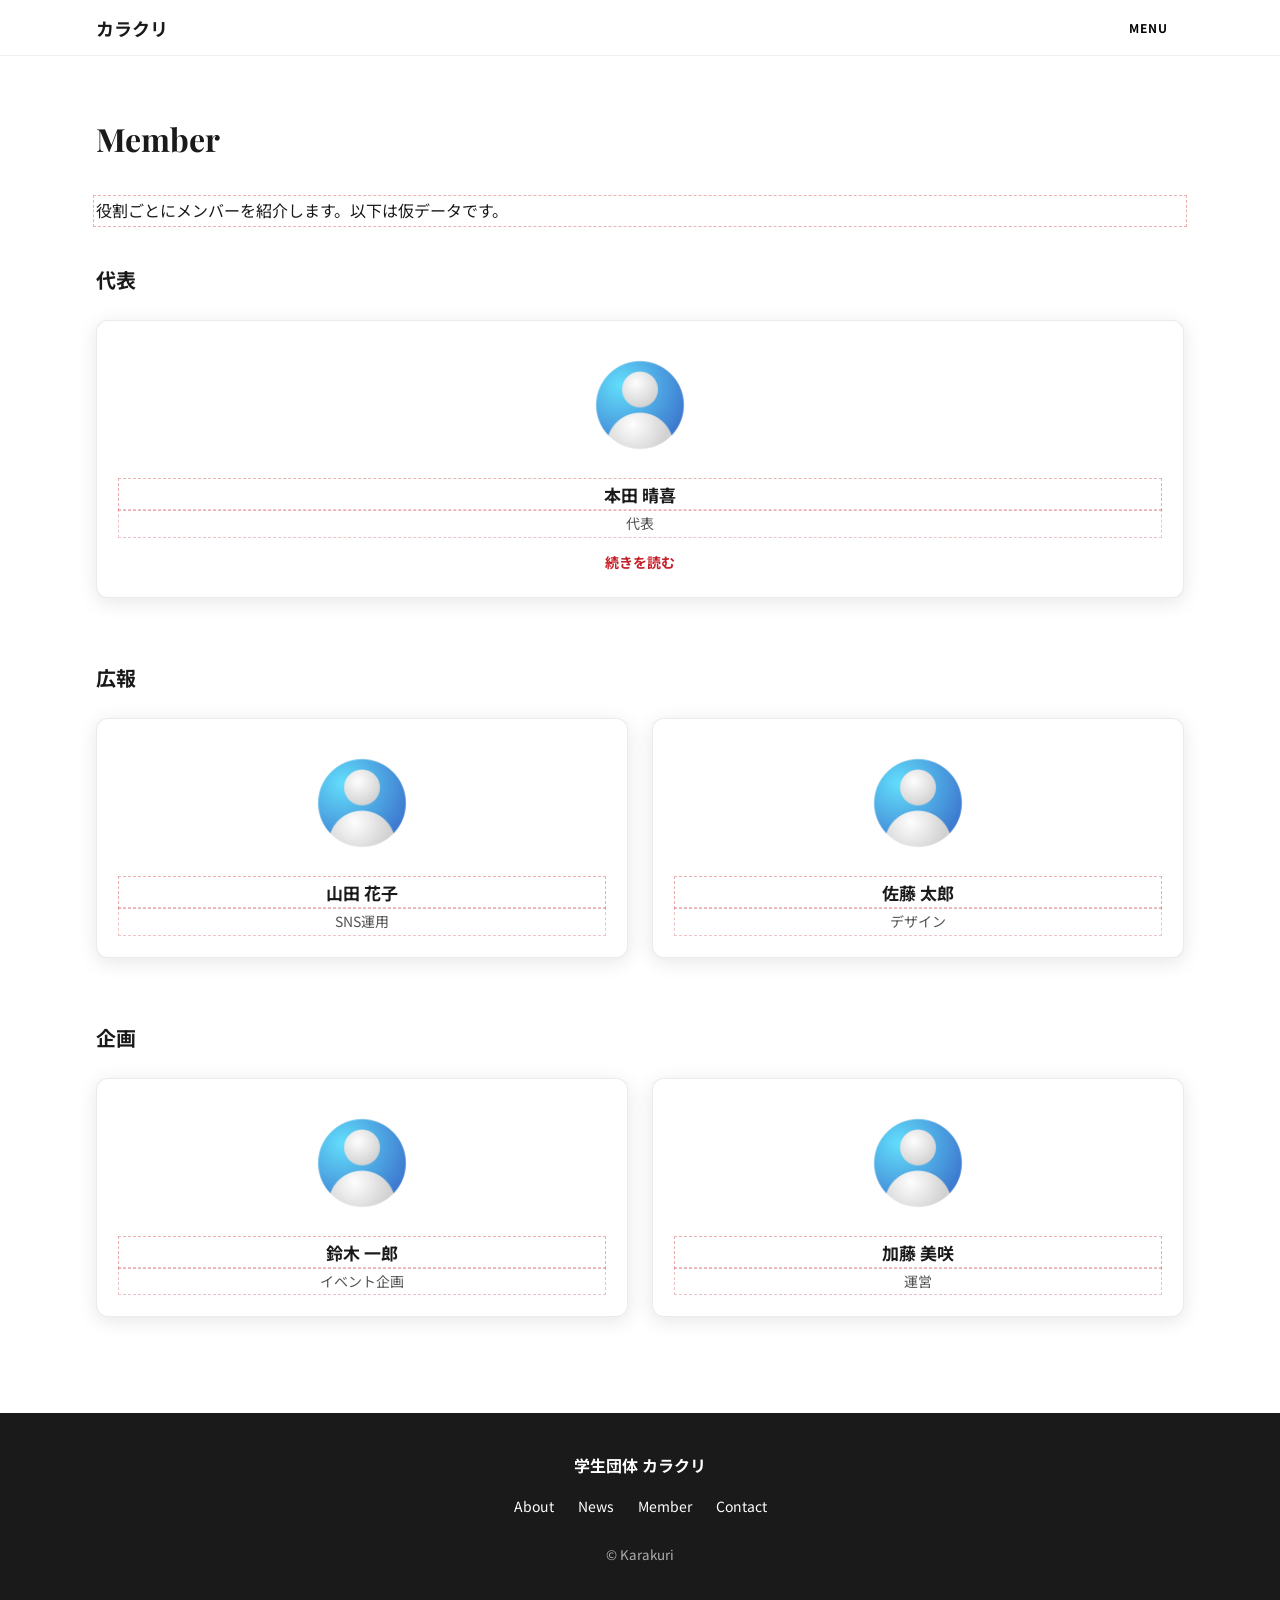
==== member/index.html @ 3b9aa4e9 "Initial commit: カラクリ公式サイト一式 SNSアイコン・メンバー仮画像(demo.jpg)を配置し、Phase 0-5の静的サイトを公開可能な状態にする。  Co-authored-b" ====
<!DOCTYPE html>
<html lang="ja">
<head>
  <meta charset="UTF-8">
  <meta name="viewport" content="width=device-width, initial-scale=1.0">
  <meta name="description" content="学生団体カラクリのメンバー紹介">
  <meta name="format-detection" content="telephone=no">
  <meta property="og:locale" content="ja_JP">
  <meta property="og:type" content="website">
  <meta property="og:site_name" content="学生団体カラクリ">
  <meta property="og:title" content="Member | カラクリ">
  <meta property="og:description" content="学生団体カラクリのメンバー紹介">
  <meta property="og:url" content="https://example.com/member/">
  <meta property="og:image" content="https://example.com/images/ogp.png">
  <meta name="twitter:card" content="summary_large_image">
  <meta name="twitter:title" content="Member | カラクリ">
  <meta name="twitter:description" content="学生団体カラクリのメンバー紹介">
  <meta name="twitter:image" content="https://example.com/images/ogp.png">
  <title>Member | カラクリ</title>
  <link rel="icon" href="../images/favicon.png" type="image/png">
  <link rel="preconnect" href="https://fonts.googleapis.com">
  <link rel="preconnect" href="https://fonts.gstatic.com" crossorigin>
  <link href="https://fonts.googleapis.com/css2?family=Noto+Sans+JP:wght@400;700&family=Playfair+Display:wght@700&display=swap" rel="stylesheet">
  <link rel="stylesheet" href="../css/style.css">
</head>
<body>
  <header class="site-header" id="site-header">
    <div class="container site-header__inner">
      <a href="../index.html" class="site-header__logo">カラクリ</a>
      <button type="button" class="site-header__menu-btn" data-menu-toggle aria-controls="site-nav" aria-expanded="false" aria-label="メニューを開く">
        <span class="site-header__menu-label" data-menu-label-open>MENU</span>
        <span class="site-header__menu-label site-header__menu-label--close" data-menu-label-close hidden>CLOSE</span>
      </button>
    </div>
  </header>

  <nav id="site-nav" class="site-nav" data-site-nav aria-label="メインメニュー" hidden>
    <div class="site-nav__inner">
      <ul class="site-nav__decor" data-placeholder="PND-009" aria-hidden="true">
        <li class="site-nav__star site-nav__star--red"></li>
        <li class="site-nav__star site-nav__star--yellow"></li>
        <li class="site-nav__star site-nav__star--blue"></li>
        <li class="site-nav__star site-nav__star--red2"></li>
      </ul>
      <ul class="site-nav__links">
        <li><a href="../index.html#about" class="site-nav__link">About</a></li>
        <li><a href="../news/index.html" class="site-nav__link">News</a></li>
        <li><a href="index.html" class="site-nav__link">Member</a></li>
        <li><a href="../index.html#contact" class="site-nav__link">Contact</a></li>
      </ul>
    </div>
  </nav>

  <main id="main" class="page-main container">
    <h1 class="page-main__title heading-en">Member</h1>
    <p class="member-intro" data-placeholder="PND-012">
      役割ごとにメンバーを紹介します。以下は仮データです。
    </p>

    <section class="member-group" aria-labelledby="group-representative">
      <h2 id="group-representative" class="member-group__title">代表</h2>
      <ul class="member-grid">
        <li class="member-card">
          <article class="member-card__inner">
            <a href="honda.html" class="member-card__link">
              <figure class="member-avatar">
                <img
                  src="../images/member/demo.jpg"
                  alt="本田 晴喜"
                  class="member-avatar__img"
                  data-placeholder="PND-011"
                  loading="lazy"
                  width="360"
                  height="360"
                >
              </figure>
              <h3 class="member-card__name" data-placeholder="PND-012">本田 晴喜</h3>
              <p class="member-card__role" data-placeholder="PND-012">代表</p>
              <span class="member-card__more">続きを読む</span>
            </a>
          </article>
        </li>
      </ul>
    </section>

    <section class="member-group" aria-labelledby="group-pr">
      <h2 id="group-pr" class="member-group__title">広報</h2>
      <ul class="member-grid">
        <li class="member-card">
          <article class="member-card__inner">
            <figure class="member-avatar">
              <img
                src="../images/member/demo.jpg"
                alt="山田 花子"
                class="member-avatar__img"
                data-placeholder="PND-011"
                loading="lazy"
                width="360"
                height="360"
              >
            </figure>
            <h3 class="member-card__name" data-placeholder="PND-012">山田 花子</h3>
            <p class="member-card__role" data-placeholder="PND-012">SNS運用</p>
          </article>
        </li>
        <li class="member-card">
          <article class="member-card__inner">
            <figure class="member-avatar">
              <img
                src="../images/member/demo.jpg"
                alt="佐藤 太郎"
                class="member-avatar__img"
                data-placeholder="PND-011"
                loading="lazy"
                width="360"
                height="360"
              >
            </figure>
            <h3 class="member-card__name" data-placeholder="PND-012">佐藤 太郎</h3>
            <p class="member-card__role" data-placeholder="PND-012">デザイン</p>
          </article>
        </li>
      </ul>
    </section>

    <section class="member-group" aria-labelledby="group-project">
      <h2 id="group-project" class="member-group__title">企画</h2>
      <ul class="member-grid">
        <li class="member-card">
          <article class="member-card__inner">
            <figure class="member-avatar">
              <img
                src="../images/member/demo.jpg"
                alt="鈴木 一郎"
                class="member-avatar__img"
                data-placeholder="PND-011"
                loading="lazy"
                width="360"
                height="360"
              >
            </figure>
            <h3 class="member-card__name" data-placeholder="PND-012">鈴木 一郎</h3>
            <p class="member-card__role" data-placeholder="PND-012">イベント企画</p>
          </article>
        </li>
        <li class="member-card">
          <article class="member-card__inner">
            <figure class="member-avatar">
              <img
                src="../images/member/demo.jpg"
                alt="加藤 美咲"
                class="member-avatar__img"
                data-placeholder="PND-011"
                loading="lazy"
                width="360"
                height="360"
              >
            </figure>
            <h3 class="member-card__name" data-placeholder="PND-012">加藤 美咲</h3>
            <p class="member-card__role" data-placeholder="PND-012">運営</p>
          </article>
        </li>
      </ul>
    </section>
  </main>

  <footer class="site-footer" id="site-footer">
    <div class="container site-footer__inner">
      <p class="site-footer__org">学生団体 カラクリ</p>
      <nav class="site-footer__nav" aria-label="フッターナビ">
        <a href="../index.html#about">About</a>
        <a href="../news/index.html">News</a>
        <a href="index.html">Member</a>
        <a href="../index.html#contact">Contact</a>
      </nav>
      <p><small>&copy; Karakuri</small></p>
    </div>
  </footer>

  <script src="../js/main.js" defer></script>
</body>
</html>
---- css/style.css ----
/* ==========================================================================
   カラクリ公式サイト — style.css
   ========================================================================== */

/* --- Reset --- */
*,
*::before,
*::after {
  box-sizing: border-box;
}

* {
  margin: 0;
}

html {
  -webkit-text-size-adjust: 100%;
  scroll-behavior: smooth;
}

@media (prefers-reduced-motion: reduce) {
  html {
    scroll-behavior: auto;
  }
}

body {
  min-height: 100vh;
  line-height: 1.6;
  -webkit-font-smoothing: antialiased;
}

img,
picture,
video,
canvas,
svg {
  display: block;
  max-width: 100%;
}

input,
button,
textarea,
select {
  font: inherit;
}

p,
h1,
h2,
h3,
h4,
h5,
h6 {
  overflow-wrap: break-word;
}

ul,
ol {
  list-style: none;
  padding: 0;
}

a {
  color: inherit;
  text-decoration: none;
}

button {
  cursor: pointer;
  border: none;
  background: none;
  padding: 0;
}

button:disabled {
  cursor: not-allowed;
  opacity: 0.5;
}

/* --- デザイントークン --- */
:root {
  --color-red: #c8202a;
  --color-blue: #1b3a8c;
  --color-yellow: #e8a800;
  --color-ink: #1a1a1a;
  --color-bg: #ffffff;
  --color-on-dark: #ffffff;

  --font-sans: "Noto Sans JP", sans-serif;
  --font-serif-en: "Playfair Display", Georgia, serif;

  --space-xs: 0.5rem;
  --space-sm: 1rem;
  --space-md: 1.5rem;
  --space-lg: 2.5rem;
  --space-xl: 4rem;
  --space-2xl: 6rem;

  --header-height: 3.5rem;
  --radius-btn: 999px;
  --shadow-card: 0 4px 20px rgb(0 0 0 / 10%);

  --bp-tablet: 768px;
  --bp-desktop: 1024px;
}

/* --- ベース --- */
body {
  font-family: var(--font-sans);
  font-size: 1rem;
  font-weight: 400;
  color: var(--color-ink);
  background-color: var(--color-bg);
}

.heading-en {
  font-family: var(--font-serif-en);
  font-weight: 700;
  line-height: 1.2;
}

.container {
  width: min(100% - 2rem, 68rem);
  margin-inline: auto;
}

.sr-only {
  position: absolute;
  width: 1px;
  height: 1px;
  padding: 0;
  margin: -1px;
  overflow: hidden;
  clip: rect(0, 0, 0, 0);
  white-space: nowrap;
  border: 0;
}

/* 仮実装の視認用（本番素材差し替え後に削除可） */
[data-placeholder] {
  outline: 1px dashed rgb(200 32 42 / 35%);
  outline-offset: 2px;
}

.hero [data-placeholder],
.section-wave[data-placeholder],
.site-nav [data-placeholder] {
  outline: none;
}

/* --- ヘッダー --- */
.site-header {
  position: fixed;
  top: 0;
  left: 0;
  right: 0;
  z-index: 300;
  height: var(--header-height);
  background: rgb(255 255 255 / 92%);
  backdrop-filter: blur(8px);
  border-bottom: 1px solid rgb(0 0 0 / 6%);
}

.site-header__inner {
  display: flex;
  align-items: center;
  justify-content: space-between;
  height: var(--header-height);
}

.site-header__logo {
  font-weight: 700;
  font-size: 1.125rem;
}

.site-header__menu-btn {
  font-size: 0.75rem;
  font-weight: 700;
  letter-spacing: 0.08em;
  min-height: 44px;
  min-width: 44px;
  padding: 0 var(--space-sm);
}

.site-header__menu-label--close {
  display: none;
}

.site-header__menu-btn[aria-expanded="true"] .site-header__menu-label--open {
  display: none;
}

.site-header__menu-btn[aria-expanded="true"] .site-header__menu-label--close {
  display: inline;
}

/* --- フルスクリーンメニュー（マルイス風 + XD 装飾仮 / PND-009） --- */
body.is-menu-open {
  overflow: hidden;
}

.site-nav {
  position: fixed;
  inset: 0;
  z-index: 250;
  display: flex;
  align-items: center;
  justify-content: center;
  background: var(--color-bg);
  padding: var(--header-height) var(--space-md) var(--space-lg);
}

.site-nav[hidden] {
  display: none;
}

.site-nav__inner {
  width: min(100%, 22rem);
  text-align: center;
}

.site-nav__decor {
  display: flex;
  justify-content: center;
  gap: var(--space-md);
  margin-bottom: var(--space-xl);
}

.site-nav__star {
  width: 2.5rem;
  height: 2.5rem;
  clip-path: polygon(
    50% 0%,
    61% 35%,
    98% 35%,
    68% 57%,
    79% 91%,
    50% 70%,
    21% 91%,
    32% 57%,
    2% 35%,
    39% 35%
  );
}

.site-nav__star--red {
  background: var(--color-red);
}

.site-nav__star--yellow {
  background: var(--color-yellow);
}

.site-nav__star--blue {
  background: var(--color-blue);
}

.site-nav__star--red2 {
  background: #a01820;
}

.site-nav__links {
  display: flex;
  flex-direction: column;
  gap: var(--space-md);
}

.site-nav__link {
  display: block;
  font-family: var(--font-serif-en);
  font-size: 1.75rem;
  font-weight: 700;
  line-height: 1.3;
  padding: 0.35rem 0;
  min-height: 44px;
  transition: opacity 0.2s;
}

.site-nav__link:hover {
  opacity: 0.65;
}

.site-nav__link:focus-visible {
  outline: 2px solid var(--color-red);
  outline-offset: 4px;
}

@media (min-width: 768px) {
  .site-nav__link {
    font-size: 2.25rem;
  }

  .site-nav__star {
    width: 3rem;
    height: 3rem;
  }
}

/* 固定ヘッダー分のアンカーオフセット */
[id] {
  scroll-margin-top: var(--header-height);
}

/* --- 下層ページ共通 --- */
.page-main {
  padding-top: calc(var(--header-height) + var(--space-lg));
  padding-bottom: var(--space-xl);
  min-height: 60vh;
}

.page-main__title {
  font-size: 2rem;
  margin-bottom: var(--space-lg);
}

.page-back {
  margin-top: var(--space-lg);
  font-size: 0.9375rem;
}

.page-back a {
  text-decoration: underline;
  text-underline-offset: 0.2em;
}

@media (min-width: 1024px) {
  .page-main {
    padding-top: calc(var(--header-height) + var(--space-xl));
    padding-bottom: var(--space-2xl);
  }
}

/* --- Member 一覧 / 個人ページ（Phase 4） --- */
.member-intro {
  margin-bottom: var(--space-lg);
}

.member-group + .member-group {
  margin-top: var(--space-xl);
}

.member-group__title {
  font-size: 1.25rem;
  margin-bottom: var(--space-md);
}

.member-grid {
  display: grid;
  gap: var(--space-md);
  grid-template-columns: repeat(auto-fit, minmax(min(230px, 100%), 1fr));
}

.member-card__inner {
  background: var(--color-bg);
  border: 1px solid rgb(0 0 0 / 8%);
  border-radius: 0.75rem;
  padding: var(--space-md);
  box-shadow: var(--shadow-card);
  height: 100%;
}

.member-card__link {
  display: block;
}

.member-avatar {
  margin: 0 auto var(--space-sm);
  width: 7.5rem;
  aspect-ratio: 1 / 1;
  border-radius: 50%;
  overflow: hidden;
  background: linear-gradient(135deg, #ddd, #bbb);
}

.member-avatar__img {
  width: 100%;
  height: 100%;
  object-fit: cover;
}

.member-card__name {
  font-size: 1.0625rem;
  text-align: center;
  margin-bottom: 0.25rem;
}

.member-card__role {
  font-size: 0.875rem;
  opacity: 0.75;
  text-align: center;
}

.member-card__more {
  display: block;
  margin-top: var(--space-sm);
  text-align: center;
  color: var(--color-red);
  font-size: 0.875rem;
  font-weight: 700;
}

.member-message {
  margin-bottom: var(--space-lg);
}

.member-message__header {
  text-align: center;
  margin-bottom: var(--space-lg);
}

.member-message__avatar-wrap {
  margin: 0 auto var(--space-sm);
  width: min(12rem, 60vw);
  aspect-ratio: 1 / 1;
  border-radius: 50%;
  overflow: hidden;
  background: linear-gradient(135deg, #ddd, #bbb);
}

.member-message__avatar {
  width: 100%;
  height: 100%;
  object-fit: cover;
}

.member-message__role {
  font-size: 0.875rem;
  opacity: 0.75;
}

.member-message__name {
  font-size: 1.5rem;
}

.member-message__body {
  margin-bottom: var(--space-xl);
}

.member-message__section-title {
  font-size: 1.5rem;
  margin-bottom: var(--space-sm);
}

.member-message__body p + p {
  margin-top: var(--space-sm);
}

.member-profile {
  border: 1px solid rgb(0 0 0 / 10%);
  border-radius: 0.75rem;
  padding: var(--space-md);
  background: rgb(255 255 255 / 70%);
}

.member-profile__title {
  font-size: 1.35rem;
  margin-bottom: var(--space-sm);
}

.member-profile__list dt {
  font-weight: 700;
  margin-top: var(--space-sm);
}

.member-profile__list dd {
  margin-left: 0;
}

@media (min-width: 768px) {
  .member-message__name {
    font-size: 1.85rem;
  }

  .member-message__section-title {
    font-size: 1.75rem;
  }
}

/* --- ヒーロー（Phase 1b スクロールアニメ / PND-001, PND-002 仮素材） --- */
.hero-scroll {
  --hero-scroll-height: 185vh;
  height: var(--hero-scroll-height);
  position: relative;
}

@media (min-width: 768px) {
  .hero-scroll {
    --hero-scroll-height: 165vh;
  }
}

.hero {
  position: sticky;
  top: var(--header-height);
  height: calc(100svh - var(--header-height));
  background: var(--color-bg);
  overflow: hidden;
}

.hero__stage {
  position: relative;
  width: 100%;
  height: 100%;
  display: flex;
  align-items: center;
  justify-content: center;
}

/* 仮ブロブ: transform は hero.js が制御（終了位置＝Phase 1 の absolute 配置） */
.hero__blob {
  position: absolute;
  border-radius: 28% 72% 65% 35% / 42% 38% 62% 58%;
  opacity: 0.92;
  will-change: transform;
  transform-origin: center center;
}

.hero__blob--yellow-top {
  top: -8%;
  left: -15%;
  width: 75%;
  height: 38%;
  background: var(--color-yellow);
}

.hero__blob--red-left {
  top: 18%;
  left: -25%;
  width: 55%;
  height: 42%;
  background: var(--color-red);
}

.hero__blob--red-right {
  top: 22%;
  right: -28%;
  width: 52%;
  height: 38%;
  background: var(--color-red);
  border-radius: 62% 38% 42% 58% / 48% 55% 45% 52%;
}

.hero__blob--blue-bottom {
  bottom: -12%;
  left: -10%;
  width: 85%;
  height: 40%;
  background: var(--color-blue);
}

.hero__center-reveal {
  position: absolute;
  inset: 0;
  z-index: 1;
  display: flex;
  align-items: center;
  justify-content: center;
  padding: var(--space-md);
  pointer-events: none;
  opacity: clamp(0, (var(--hero-progress, 0) - 0.4) / 0.55, 1);
  transition: opacity 0.05s linear;
}

.hero__center-title {
  font-size: 1.25rem;
  font-weight: 700;
  text-align: center;
  max-width: 16em;
  line-height: 1.5;
}

@media (min-width: 768px) {
  .hero__center-title {
    font-size: 1.5rem;
  }
}

.hero__logo {
  position: relative;
  z-index: 3;
  will-change: transform, opacity;
}

.hero__logo-grid {
  display: grid;
  grid-template-columns: repeat(2, 3.5rem);
  grid-template-rows: repeat(2, 3.5rem);
  gap: 0.35rem;
}

.hero__logo-cell {
  border-radius: 0.35rem;
}

.hero__logo-cell--red {
  background: var(--color-red);
}

.hero__logo-cell--yellow {
  background: var(--color-yellow);
}

.hero__logo-cell--blue {
  background: var(--color-blue);
}

.hero__logo-cell--red2 {
  background: #a01820;
}

@media (min-width: 768px) {
  .hero__logo-grid {
    grid-template-columns: repeat(2, 4.5rem);
    grid-template-rows: repeat(2, 4.5rem);
    gap: 0.5rem;
  }

  .hero__blob--yellow-top {
    width: 55%;
    left: -8%;
  }

  .hero__blob--red-left {
    width: 38%;
    left: -12%;
  }

  .hero__blob--red-right {
    width: 36%;
    right: -10%;
  }

  .hero__blob--blue-bottom {
    width: 60%;
    left: 15%;
  }
}

/* --- セクション共通 --- */
.section {
  position: relative;
  padding: var(--space-xl) 0;
}

.section__inner {
  position: relative;
  z-index: 1;
}

.section__inner--center {
  text-align: center;
}

.section__title {
  font-size: 1.75rem;
  font-weight: 700;
  margin-bottom: var(--space-md);
}

.section__title--light {
  color: var(--color-on-dark);
}

.section__lead {
  margin-bottom: var(--space-md);
  max-width: 40em;
}

.section__inner--center .section__lead {
  margin-inline: auto;
}

.section__cta {
  margin-top: var(--space-lg);
}

.section--about {
  background: var(--color-bg);
  padding-top: var(--space-lg);
}

@media (prefers-reduced-motion: reduce) {
  .hero-scroll {
    --hero-scroll-height: auto;
    height: auto;
  }

  .hero {
    position: relative;
    height: calc(100svh - var(--header-height));
  }

  .hero__blob {
    will-change: auto;
  }

  .hero__logo {
    will-change: auto;
    transform: none;
    opacity: 1;
  }

  .hero__center-reveal {
    opacity: 1;
  }
}

.section--news {
  background: var(--color-blue);
  color: var(--color-on-dark);
  padding-top: var(--space-2xl);
}

.section--member {
  background: var(--color-yellow);
  padding-top: var(--space-2xl);
}

.section--sns {
  background: var(--color-red);
  color: var(--color-on-dark);
  padding-top: var(--space-2xl);
}

.section--contact {
  background: var(--color-bg);
  padding-bottom: var(--space-2xl);
}

@media (min-width: 1024px) {
  .section {
    padding: calc(var(--space-2xl) + 1rem) 0;
  }
}

/* 仮波形（PND-003） */
.section-wave {
  position: absolute;
  top: 0;
  left: 0;
  right: 0;
  height: 3rem;
  transform: translateY(-99%);
  pointer-events: none;
}

.section-wave--news-top {
  background: var(--color-blue);
  border-radius: 50% 50% 0 0 / 100% 100% 0 0;
}

.section-wave--member-top {
  background: var(--color-yellow);
  border-radius: 50% 50% 0 0 / 100% 100% 0 0;
}

.section-wave--sns-top {
  background: var(--color-red);
  border-radius: 50% 50% 0 0 / 100% 100% 0 0;
}

/* --- ボタン --- */
.btn {
  display: inline-flex;
  align-items: center;
  justify-content: center;
  min-height: 44px;
  padding: 0.75rem 1.75rem;
  border-radius: var(--radius-btn);
  font-weight: 700;
  font-size: 0.9375rem;
  transition: opacity 0.2s, transform 0.2s;
}

.btn:hover {
  opacity: 0.88;
  transform: translateY(-1px);
}

.btn--light {
  background: var(--color-on-dark);
  color: var(--color-blue);
}

.btn--dark {
  background: var(--color-ink);
  color: var(--color-on-dark);
}

.btn--primary {
  background: var(--color-red);
  color: var(--color-on-dark);
}

/* --- News カード（PND-005 ダミー） --- */
.news-cards {
  display: grid;
  gap: var(--space-md);
}

.news-card__link {
  display: block;
  background: var(--color-bg);
  color: var(--color-ink);
  border-radius: 0.75rem;
  overflow: hidden;
  box-shadow: var(--shadow-card);
  transition: transform 0.2s;
}

.news-card__link:hover {
  transform: translateY(-2px);
}

.news-card__thumb-wrap {
  aspect-ratio: 16 / 10;
  overflow: hidden;
  background: linear-gradient(135deg, #ccc, #999);
}

.news-card__thumb-img {
  width: 100%;
  height: 100%;
  object-fit: cover;
}

.news-card__thumb,
.news-card__thumb--empty {
  width: 100%;
  height: 100%;
  min-height: 100%;
  background: linear-gradient(135deg, #ccc, #999);
}

.news-status {
  padding: var(--space-md);
  text-align: center;
  border-radius: 0.5rem;
  font-size: 0.9375rem;
}

.news-status--loading {
  background: rgb(255 255 255 / 15%);
  color: inherit;
}

.section--news .news-status--loading,
.section--news .news-status--empty,
.section--news .news-status--error,
.section--news .news-status--config {
  color: var(--color-on-dark);
}

.news-status--error,
.news-status--config {
  background: rgb(0 0 0 / 6%);
  color: var(--color-ink);
}

.news-status--empty {
  opacity: 0.85;
}

.news-list-message {
  list-style: none;
  grid-column: 1 / -1;
}

/* --- News 詳細 --- */
.news-detail__header {
  margin-bottom: var(--space-lg);
}

.news-detail__date {
  display: block;
  font-size: 0.875rem;
  opacity: 0.7;
  margin-bottom: var(--space-xs);
}

.news-detail__title {
  font-size: 1.5rem;
  font-weight: 700;
  line-height: 1.4;
}

.news-detail__figure {
  margin-bottom: var(--space-lg);
  border-radius: 0.5rem;
  overflow: hidden;
}

.news-detail__thumb {
  width: 100%;
  aspect-ratio: 16 / 10;
  object-fit: cover;
}

.cms-body {
  line-height: 1.8;
}

.cms-body h2,
.cms-body h3 {
  margin: var(--space-md) 0 var(--space-sm);
  font-weight: 700;
}

.cms-body p {
  margin-bottom: var(--space-sm);
}

.cms-body img {
  max-width: 100%;
  height: auto;
  margin: var(--space-md) 0;
  border-radius: 0.25rem;
}

.cms-body a {
  color: var(--color-red);
  text-decoration: underline;
  text-underline-offset: 0.15em;
}

.cms-body ul,
.cms-body ol {
  margin: 0 0 var(--space-sm) 1.25em;
  list-style: disc;
}

@media (min-width: 768px) {
  .news-detail__title {
    font-size: 2rem;
  }
}

.news-card__body {
  padding: var(--space-sm) var(--space-md) var(--space-md);
}

.news-card__date {
  display: block;
  font-size: 0.8125rem;
  opacity: 0.7;
  margin-bottom: 0.25rem;
}

.news-card__title {
  font-size: 1rem;
  font-weight: 700;
  line-height: 1.5;
  margin-bottom: var(--space-xs);
}

.news-card__more {
  font-size: 0.875rem;
  color: var(--color-red);
  font-weight: 700;
}

@media (min-width: 768px) {
  .news-cards {
    grid-template-columns: repeat(3, 1fr);
  }

  .section__title {
    font-size: 2.25rem;
  }
}

/* --- SNS（PND-004 仮） --- */
.sns-list {
  display: flex;
  flex-wrap: wrap;
  justify-content: center;
  gap: var(--space-lg);
}

.sns-link {
  display: flex;
  align-items: center;
  justify-content: center;
  width: 4.5rem;
  height: 4.5rem;
  border-radius: 50%;
  background: var(--color-on-dark);
  transition: transform 0.2s;
}

.sns-link__icon {
  width: 2.125rem;
  height: 2.125rem;
  object-fit: contain;
}

.sns-link:hover {
  transform: scale(1.06);
}

@media (min-width: 768px) {
  .sns-link {
    width: 5.5rem;
    height: 5.5rem;
  }

  .sns-link__icon {
    width: 2.5rem;
    height: 2.5rem;
  }
}

@media (min-width: 1024px) {
  .sns-list {
    gap: var(--space-xl);
  }

  .sns-link {
    width: 6rem;
    height: 6rem;
  }
}

/* --- フッター --- */
.site-footer {
  padding: var(--space-lg) var(--space-sm);
  text-align: center;
  background: var(--color-ink);
  color: var(--color-on-dark);
}

.site-footer__org {
  font-weight: 700;
  margin-bottom: var(--space-sm);
}

.site-footer__nav {
  display: flex;
  flex-wrap: wrap;
  justify-content: center;
  gap: var(--space-sm) var(--space-md);
  margin-bottom: var(--space-md);
  font-size: 0.875rem;
}

.site-footer__nav a:hover {
  text-decoration: underline;
}

.site-footer small {
  opacity: 0.65;
}
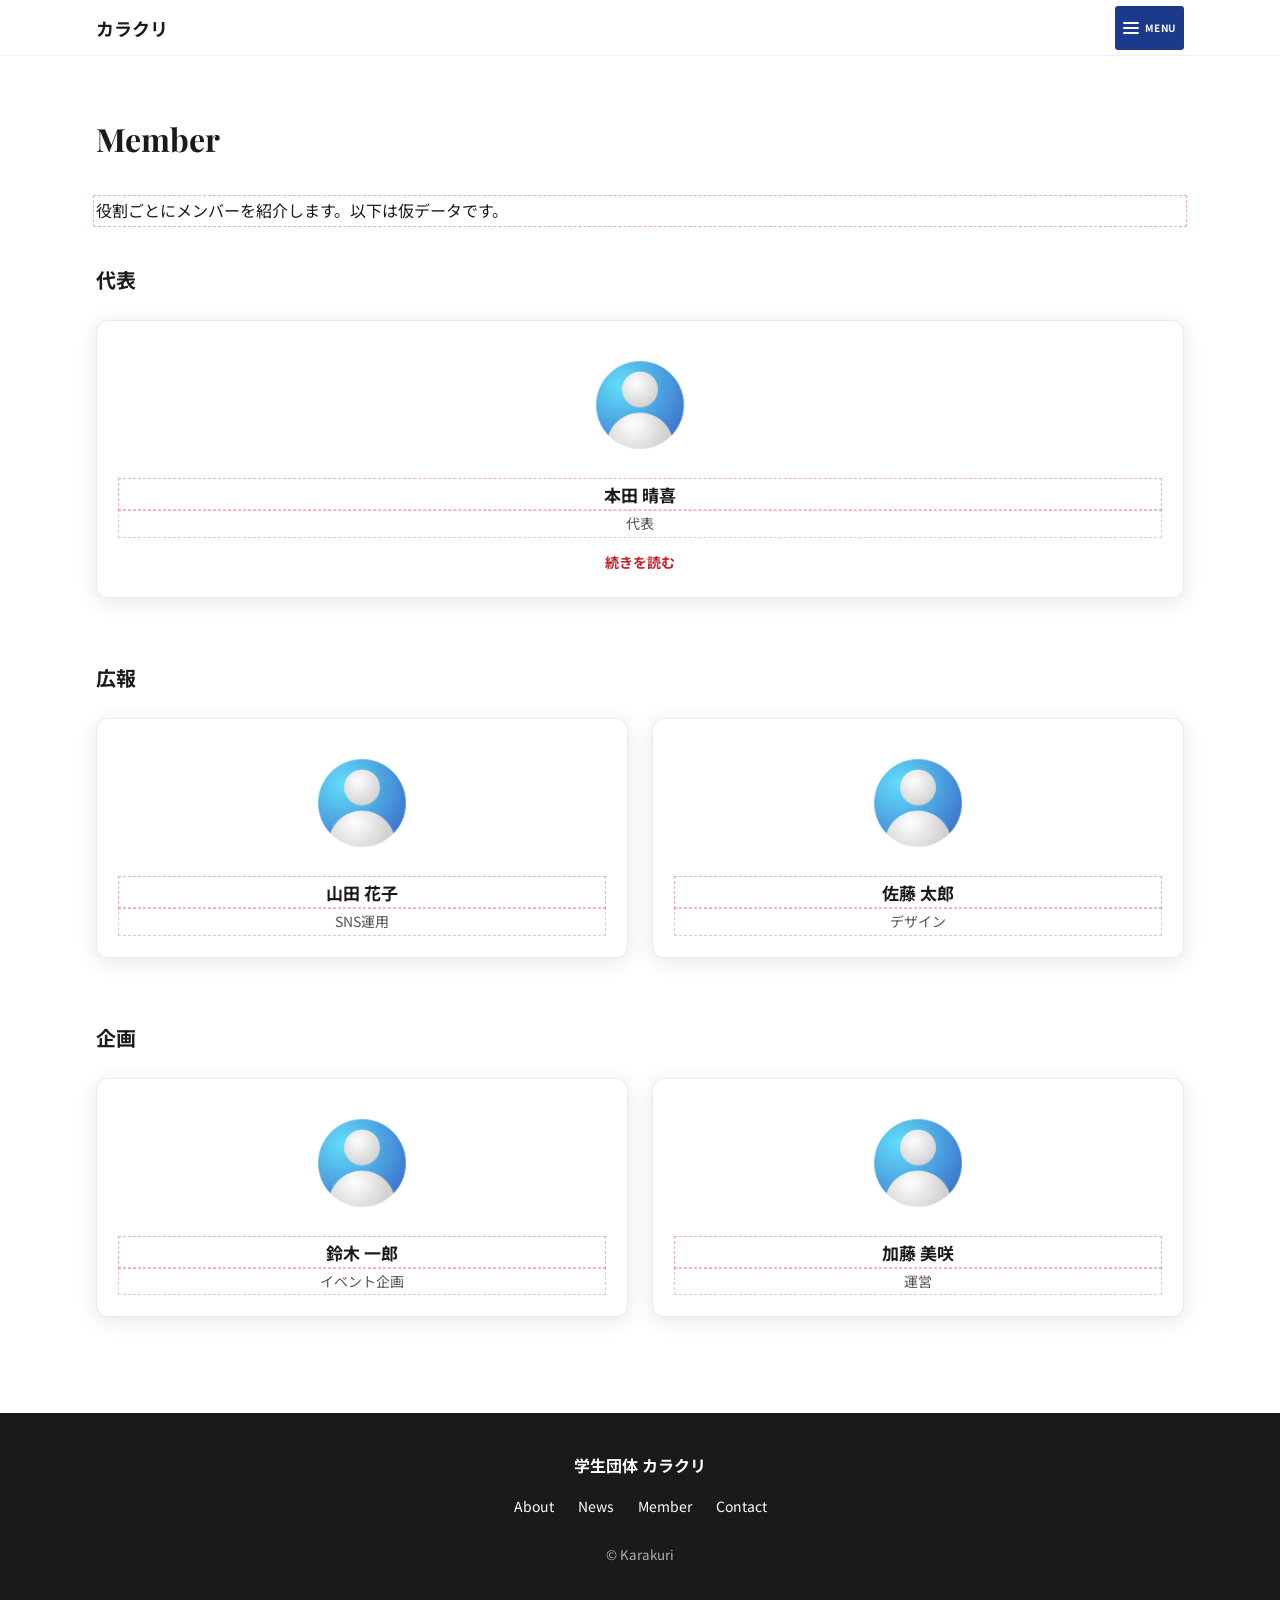
==== commit d6a06a48: "仮で完成" ====
--- a/member/index.html
+++ b/member/index.html
@@ -28,6 +28,10 @@
     <div class="container site-header__inner">
       <a href="../index.html" class="site-header__logo">カラクリ</a>
       <button type="button" class="site-header__menu-btn" data-menu-toggle aria-controls="site-nav" aria-expanded="false" aria-label="メニューを開く">
+        <span class="site-header__menu-icon" data-menu-icon-open aria-hidden="true">
+          <span></span><span></span><span></span>
+        </span>
+        <span class="site-header__menu-close-icon" data-menu-icon-close hidden aria-hidden="true">&times;</span>
         <span class="site-header__menu-label" data-menu-label-open>MENU</span>
         <span class="site-header__menu-label site-header__menu-label--close" data-menu-label-close hidden>CLOSE</span>
       </button>
@@ -35,19 +39,42 @@
   </header>
 
   <nav id="site-nav" class="site-nav" data-site-nav aria-label="メインメニュー" hidden>
-    <div class="site-nav__inner">
-      <ul class="site-nav__decor" data-placeholder="PND-009" aria-hidden="true">
-        <li class="site-nav__star site-nav__star--red"></li>
-        <li class="site-nav__star site-nav__star--yellow"></li>
-        <li class="site-nav__star site-nav__star--blue"></li>
-        <li class="site-nav__star site-nav__star--red2"></li>
-      </ul>
-      <ul class="site-nav__links">
-        <li><a href="../index.html#about" class="site-nav__link">About</a></li>
-        <li><a href="../news/index.html" class="site-nav__link">News</a></li>
-        <li><a href="index.html" class="site-nav__link">Member</a></li>
-        <li><a href="../index.html#contact" class="site-nav__link">Contact</a></li>
-      </ul>
+    <div class="site-nav__blobs" data-placeholder="PND-009" aria-hidden="true">
+      <span class="site-nav__blob site-nav__blob--yellow site-nav__blob--pos-1"></span>
+      <span class="site-nav__blob site-nav__blob--blue site-nav__blob--pos-2"></span>
+      <span class="site-nav__blob site-nav__blob--red site-nav__blob--pos-3"></span>
+      <span class="site-nav__blob site-nav__blob--yellow site-nav__blob--pos-4"></span>
+      <span class="site-nav__blob site-nav__blob--blue site-nav__blob--pos-5"></span>
+    </div>
+    <div class="site-nav__grid">
+      <a href="../news/index.html" class="site-nav__cell site-nav__cell--news">
+        <img src="../images/icons/newsmenu.png" alt="" class="site-nav__illus" width="340" height="280" decoding="async">
+        <span class="site-nav__cell-action">
+          <span class="site-nav__chevron" aria-hidden="true"></span>
+          <span class="site-nav__label">News</span>
+        </span>
+      </a>
+      <a href="index.html" class="site-nav__cell site-nav__cell--member">
+        <img src="../images/icons/membermenu.png" alt="" class="site-nav__illus" width="340" height="280" decoding="async">
+        <span class="site-nav__cell-action">
+          <span class="site-nav__chevron" aria-hidden="true"></span>
+          <span class="site-nav__label">Member</span>
+        </span>
+      </a>
+      <a href="../index.html#about" class="site-nav__cell site-nav__cell--about">
+        <img src="../images/icons/aboutmenu.png" alt="" class="site-nav__illus" width="340" height="280" decoding="async">
+        <span class="site-nav__cell-action">
+          <span class="site-nav__chevron" aria-hidden="true"></span>
+          <span class="site-nav__label">About</span>
+        </span>
+      </a>
+      <a href="../index.html#contact" class="site-nav__cell site-nav__cell--contact">
+        <img src="../images/icons/contactmenu.png" alt="" class="site-nav__illus" width="340" height="280" decoding="async">
+        <span class="site-nav__cell-action">
+          <span class="site-nav__chevron" aria-hidden="true"></span>
+          <span class="site-nav__label">Contact</span>
+        </span>
+      </a>
     </div>
   </nav>
 
--- a/css/style.css
+++ b/css/style.css
@@ -176,18 +176,75 @@
 }
 
 .site-header__menu-btn {
-  font-size: 0.75rem;
-  font-weight: 700;
-  letter-spacing: 0.08em;
+  display: inline-flex;
+  align-items: center;
+  justify-content: center;
+  gap: 0.35rem;
   min-height: 44px;
   min-width: 44px;
-  padding: 0 var(--space-sm);
+  padding: 0.35rem 0.5rem;
+  font-size: 0.625rem;
+  font-weight: 700;
+  letter-spacing: 0.06em;
+  color: var(--color-on-dark);
+  background: var(--color-blue);
+  border-radius: 0.2rem;
+  transition: background 0.2s, width 0.2s, height 0.2s;
+}
+
+.site-header__menu-icon {
+  display: flex;
+  flex-direction: column;
+  justify-content: center;
+  gap: 0.2rem;
+  width: 1rem;
+}
+
+.site-header__menu-icon span {
+  display: block;
+  height: 2px;
+  background: var(--color-on-dark);
+  border-radius: 1px;
+}
+
+.site-header__menu-close-icon {
+  font-size: 1.35rem;
+  line-height: 1;
+  font-weight: 400;
 }
 
 .site-header__menu-label--close {
   display: none;
 }
 
+body.is-menu-open .site-header {
+  background: transparent;
+  border-bottom-color: transparent;
+  backdrop-filter: none;
+}
+
+body.is-menu-open .site-header__menu-btn {
+  position: fixed;
+  top: 0;
+  right: 0;
+  z-index: 400;
+  flex-direction: column;
+  width: 3.25rem;
+  height: 6.5rem;
+  padding: 0.65rem 0.35rem;
+  border-radius: 0;
+  writing-mode: vertical-rl;
+  text-orientation: mixed;
+}
+
+body.is-menu-open .site-header__menu-icon {
+  display: none;
+}
+
+body.is-menu-open .site-header__menu-close-icon {
+  display: block;
+}
+
 .site-header__menu-btn[aria-expanded="true"] .site-header__menu-label--open {
   display: none;
 }
@@ -196,7 +253,7 @@
   display: inline;
 }
 
-/* --- フルスクリーンメニュー（マルイス風 + XD 装飾仮 / PND-009） --- */
+/* --- フルスクリーンメニュー 2×2（マルイス風 / PND-009 装飾仮） --- */
 body.is-menu-open {
   overflow: hidden;
 }
@@ -205,96 +262,192 @@
   position: fixed;
   inset: 0;
   z-index: 250;
+  background: var(--color-bg);
+  padding-top: var(--header-height);
+  overflow: hidden;
+}
+
+.site-nav[hidden] {
+  display: none;
+}
+
+.site-nav__blobs {
+  position: absolute;
+  inset: 0;
+  pointer-events: none;
+  overflow: hidden;
+}
+
+.site-nav__blob {
+  position: absolute;
+  border-radius: 50%;
+}
+
+.site-nav__blob--yellow {
+  background: var(--color-yellow);
+}
+
+.site-nav__blob--blue {
+  background: var(--color-blue);
+}
+
+.site-nav__blob--red {
+  background: var(--color-red);
+}
+
+.site-nav__blob--pos-1 {
+  width: clamp(7rem, 28vw, 12rem);
+  height: clamp(7rem, 28vw, 12rem);
+  left: -12%;
+  bottom: 8%;
+}
+
+.site-nav__blob--pos-2 {
+  width: clamp(5rem, 18vw, 8rem);
+  height: clamp(5rem, 18vw, 8rem);
+  right: -6%;
+  top: 38%;
+}
+
+.site-nav__blob--pos-3 {
+  width: clamp(3.5rem, 12vw, 5.5rem);
+  height: clamp(3.5rem, 12vw, 5.5rem);
+  left: 8%;
+  top: 18%;
+}
+
+.site-nav__blob--pos-4 {
+  width: clamp(2.5rem, 8vw, 4rem);
+  height: clamp(2.5rem, 8vw, 4rem);
+  right: 22%;
+  top: 12%;
+}
+
+.site-nav__blob--pos-5 {
+  width: clamp(4rem, 14vw, 6.5rem);
+  height: clamp(4rem, 14vw, 6.5rem);
+  left: 42%;
+  top: 6%;
+}
+
+.site-nav__grid {
+  position: relative;
+  z-index: 1;
+  display: grid;
+  grid-template-columns: 1fr 1fr;
+  grid-template-rows: 1fr 1fr;
+  width: min(100%, 52rem);
+  height: calc(100% - var(--space-md));
+  margin: 0 auto;
+  padding: var(--space-sm);
+}
+
+.site-nav__grid::before,
+.site-nav__grid::after {
+  content: "";
+  position: absolute;
+  pointer-events: none;
+  border-color: rgb(0 0 0 / 18%);
+  border-style: dashed;
+}
+
+.site-nav__grid::before {
+  top: 50%;
+  left: var(--space-sm);
+  right: var(--space-sm);
+  border-top-width: 1px;
+  transform: translateY(-50%);
+}
+
+.site-nav__grid::after {
+  left: 50%;
+  top: var(--space-sm);
+  bottom: var(--space-sm);
+  border-left-width: 1px;
+  transform: translateX(-50%);
+}
+
+.site-nav__cell {
   display: flex;
+  flex-direction: column;
   align-items: center;
   justify-content: center;
-  background: var(--color-bg);
-  padding: var(--header-height) var(--space-md) var(--space-lg);
-}
-
-.site-nav[hidden] {
-  display: none;
-}
-
-.site-nav__inner {
-  width: min(100%, 22rem);
+  gap: clamp(0.75rem, 3vw, 1.25rem);
+  padding: clamp(0.75rem, 3vw, 1.5rem);
+  min-height: 44px;
   text-align: center;
-}
-
-.site-nav__decor {
-  display: flex;
+  transition: background 0.2s;
+}
+
+.site-nav__cell:hover {
+  background: rgb(0 0 0 / 3%);
+}
+
+.site-nav__cell:focus-visible {
+  outline: 2px solid var(--color-red);
+  outline-offset: -4px;
+  z-index: 2;
+}
+
+.site-nav__illus {
+  width: clamp(6.5rem, 28vw, 11rem);
+  height: auto;
+  max-height: clamp(5rem, 22vw, 9rem);
+  object-fit: contain;
+}
+
+.site-nav__cell-action {
+  display: inline-flex;
+  align-items: center;
+  gap: 0.5rem;
+}
+
+.site-nav__chevron {
+  display: inline-flex;
+  align-items: center;
   justify-content: center;
-  gap: var(--space-md);
-  margin-bottom: var(--space-xl);
-}
-
-.site-nav__star {
-  width: 2.5rem;
-  height: 2.5rem;
-  clip-path: polygon(
-    50% 0%,
-    61% 35%,
-    98% 35%,
-    68% 57%,
-    79% 91%,
-    50% 70%,
-    21% 91%,
-    32% 57%,
-    2% 35%,
-    39% 35%
-  );
-}
-
-.site-nav__star--red {
-  background: var(--color-red);
-}
-
-.site-nav__star--yellow {
-  background: var(--color-yellow);
-}
-
-.site-nav__star--blue {
-  background: var(--color-blue);
-}
-
-.site-nav__star--red2 {
-  background: #a01820;
-}
-
-.site-nav__links {
-  display: flex;
-  flex-direction: column;
-  gap: var(--space-md);
-}
-
-.site-nav__link {
-  display: block;
-  font-family: var(--font-serif-en);
-  font-size: 1.75rem;
+  width: 1.75rem;
+  height: 1.75rem;
+  border-radius: 50%;
+  background: var(--color-ink);
+  color: var(--color-on-dark);
+  font-size: 0.875rem;
+  line-height: 1;
+  flex-shrink: 0;
+}
+
+.site-nav__chevron::before {
+  content: "›";
+  font-weight: 700;
+  margin-left: 0.1em;
+}
+
+.site-nav__label {
+  font-size: clamp(1.125rem, 4vw, 1.5rem);
   font-weight: 700;
   line-height: 1.3;
-  padding: 0.35rem 0;
-  min-height: 44px;
-  transition: opacity 0.2s;
-}
-
-.site-nav__link:hover {
-  opacity: 0.65;
-}
-
-.site-nav__link:focus-visible {
-  outline: 2px solid var(--color-red);
-  outline-offset: 4px;
 }
 
 @media (min-width: 768px) {
-  .site-nav__link {
-    font-size: 2.25rem;
-  }
-
-  .site-nav__star {
-    width: 3rem;
-    height: 3rem;
+  body.is-menu-open .site-header__menu-btn {
+    width: 3.75rem;
+    height: 7.5rem;
+    font-size: 0.6875rem;
+  }
+
+  .site-nav__grid {
+    height: min(calc(100% - var(--space-lg)), 36rem);
+    padding: var(--space-md);
+  }
+
+  .site-nav__label {
+    font-size: 1.625rem;
+  }
+
+  .site-nav__chevron {
+    width: 2rem;
+    height: 2rem;
+    font-size: 1rem;
   }
 }
 
